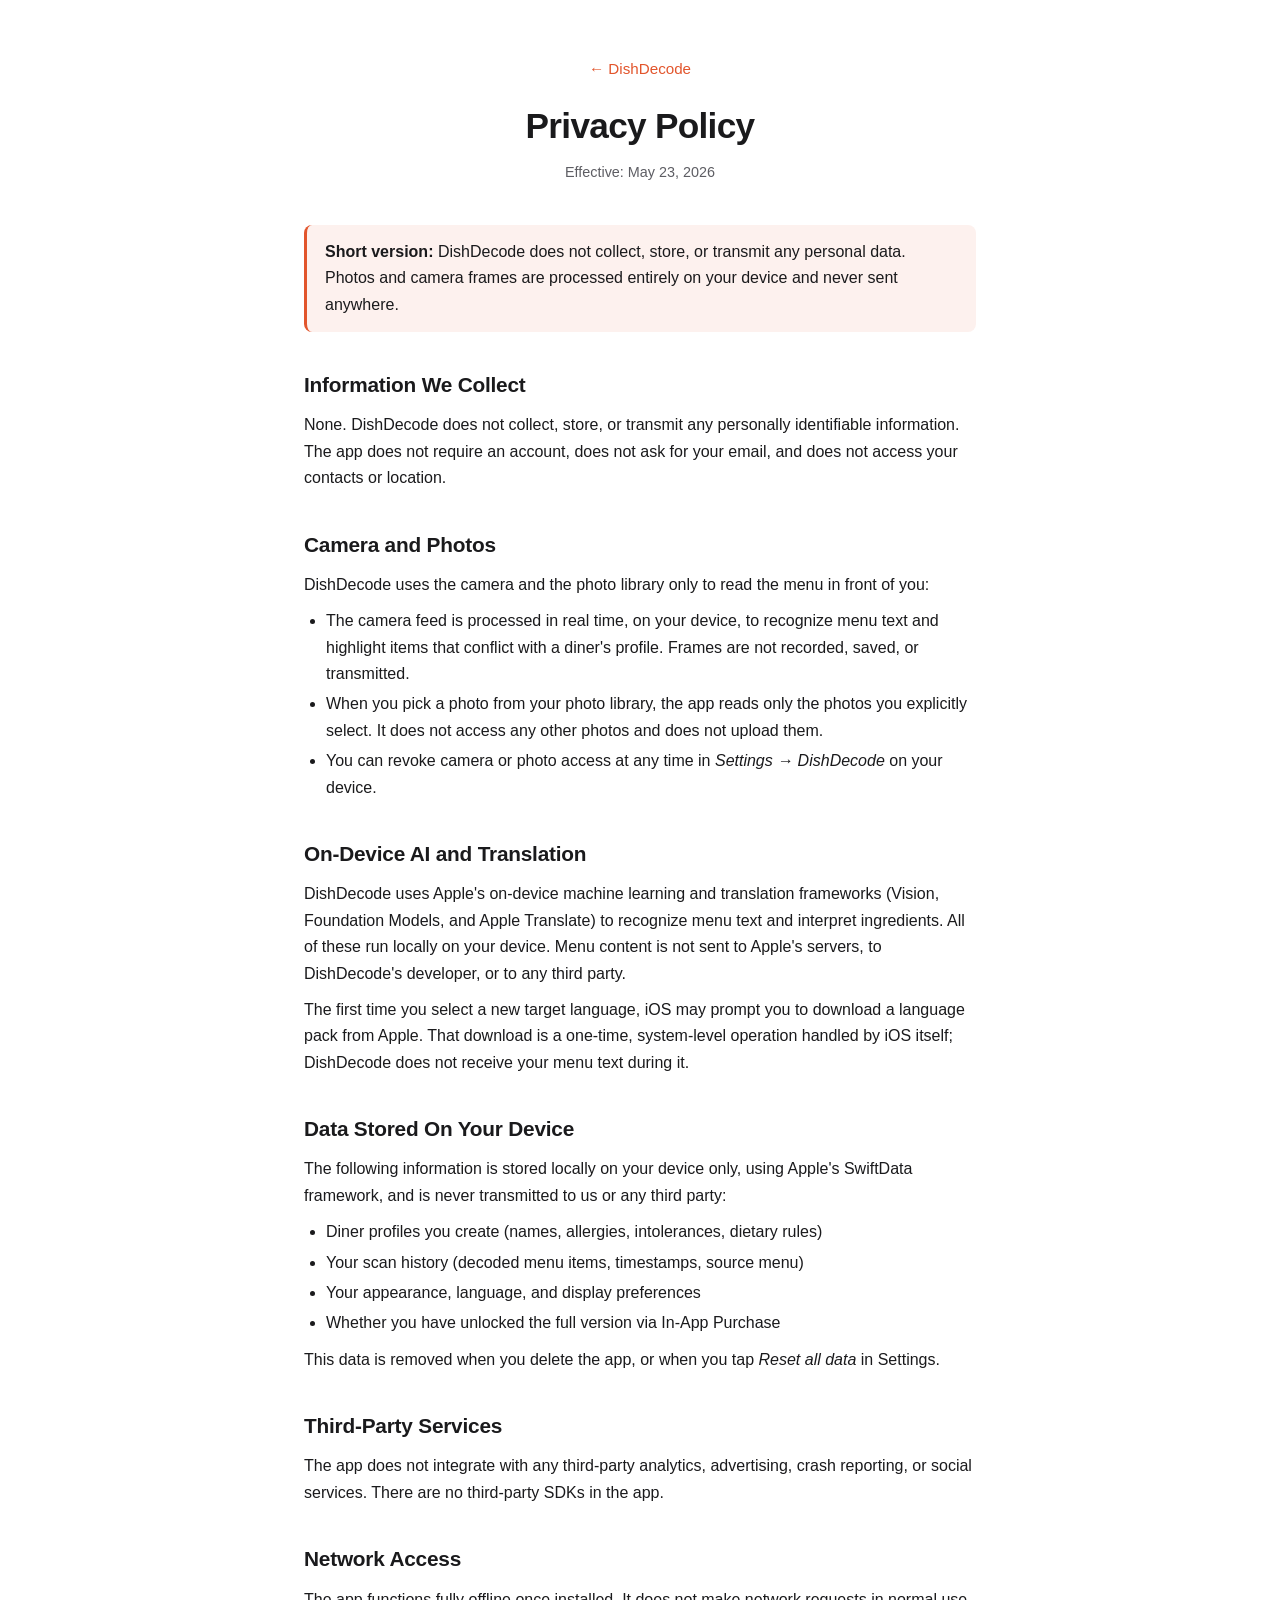
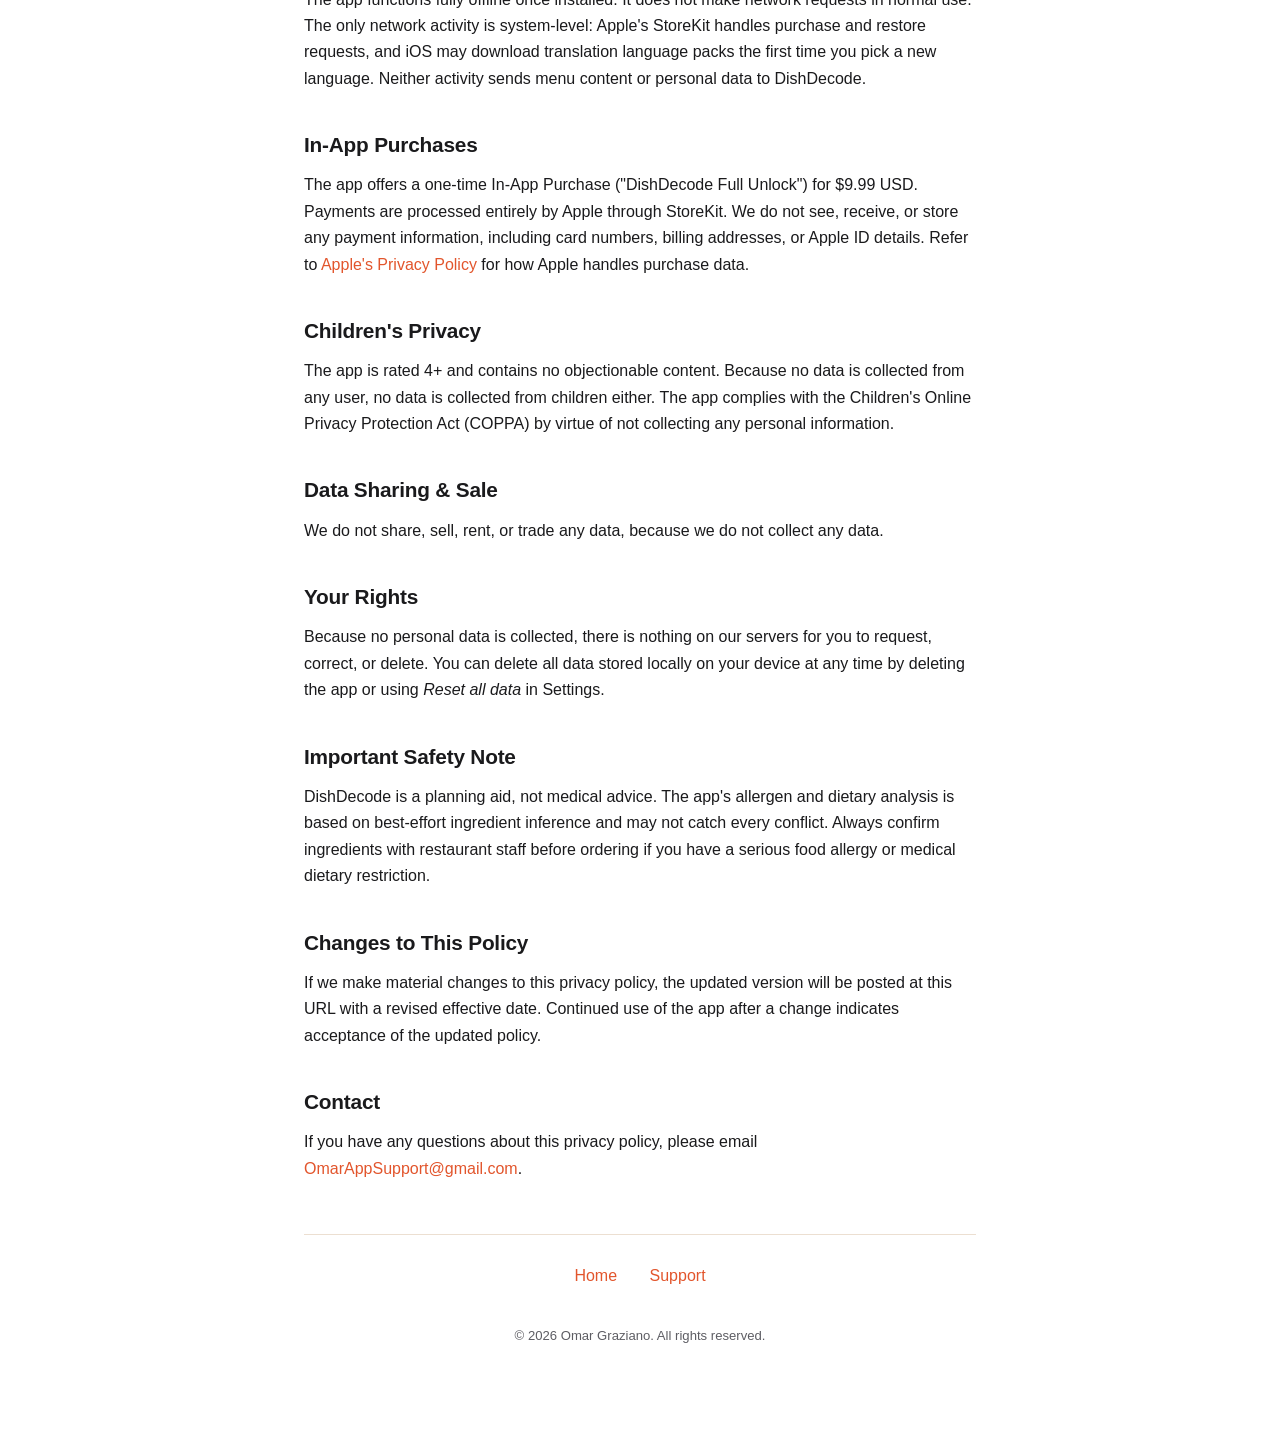
==== docs/privacy.html @ ce5dc1e3 "Initial DishDecode support site" ====
<!DOCTYPE html>
<html lang="en">
<head>
  <meta charset="UTF-8">
  <meta name="viewport" content="width=device-width, initial-scale=1.0">
  <title>Privacy Policy &mdash; DishDecode</title>
  <meta name="description" content="Privacy policy for DishDecode. The app does not collect, store, or transmit any personal data. Everything stays on your device.">
  <link rel="stylesheet" href="style.css">
</head>
<body>
  <div class="container">
    <header>
      <a href="index.html" class="back-link">&larr; DishDecode</a>
      <h1>Privacy Policy</h1>
      <p class="effective">Effective: May 23, 2026</p>
    </header>

    <div class="callout">
      <strong>Short version:</strong> DishDecode does not collect, store, or transmit any personal data. Photos and camera frames are processed entirely on your device and never sent anywhere.
    </div>

    <h2>Information We Collect</h2>
    <p>None. DishDecode does not collect, store, or transmit any personally identifiable information. The app does not require an account, does not ask for your email, and does not access your contacts or location.</p>

    <h2>Camera and Photos</h2>
    <p>DishDecode uses the camera and the photo library only to read the menu in front of you:</p>
    <ul>
      <li>The camera feed is processed in real time, on your device, to recognize menu text and highlight items that conflict with a diner's profile. Frames are not recorded, saved, or transmitted.</li>
      <li>When you pick a photo from your photo library, the app reads only the photos you explicitly select. It does not access any other photos and does not upload them.</li>
      <li>You can revoke camera or photo access at any time in <em>Settings &rarr; DishDecode</em> on your device.</li>
    </ul>

    <h2>On-Device AI and Translation</h2>
    <p>DishDecode uses Apple's on-device machine learning and translation frameworks (Vision, Foundation Models, and Apple Translate) to recognize menu text and interpret ingredients. All of these run locally on your device. Menu content is not sent to Apple's servers, to DishDecode's developer, or to any third party.</p>
    <p>The first time you select a new target language, iOS may prompt you to download a language pack from Apple. That download is a one-time, system-level operation handled by iOS itself; DishDecode does not receive your menu text during it.</p>

    <h2>Data Stored On Your Device</h2>
    <p>The following information is stored locally on your device only, using Apple's SwiftData framework, and is never transmitted to us or any third party:</p>
    <ul>
      <li>Diner profiles you create (names, allergies, intolerances, dietary rules)</li>
      <li>Your scan history (decoded menu items, timestamps, source menu)</li>
      <li>Your appearance, language, and display preferences</li>
      <li>Whether you have unlocked the full version via In-App Purchase</li>
    </ul>
    <p>This data is removed when you delete the app, or when you tap <em>Reset all data</em> in Settings.</p>

    <h2>Third-Party Services</h2>
    <p>The app does not integrate with any third-party analytics, advertising, crash reporting, or social services. There are no third-party SDKs in the app.</p>

    <h2>Network Access</h2>
    <p>The app functions fully offline once installed. It does not make network requests in normal use. The only network activity is system-level: Apple's StoreKit handles purchase and restore requests, and iOS may download translation language packs the first time you pick a new language. Neither activity sends menu content or personal data to DishDecode.</p>

    <h2>In-App Purchases</h2>
    <p>The app offers a one-time In-App Purchase ("DishDecode Full Unlock") for $9.99 USD. Payments are processed entirely by Apple through StoreKit. We do not see, receive, or store any payment information, including card numbers, billing addresses, or Apple ID details. Refer to <a href="https://www.apple.com/legal/privacy/" rel="noopener">Apple's Privacy Policy</a> for how Apple handles purchase data.</p>

    <h2>Children's Privacy</h2>
    <p>The app is rated 4+ and contains no objectionable content. Because no data is collected from any user, no data is collected from children either. The app complies with the Children's Online Privacy Protection Act (COPPA) by virtue of not collecting any personal information.</p>

    <h2>Data Sharing &amp; Sale</h2>
    <p>We do not share, sell, rent, or trade any data, because we do not collect any data.</p>

    <h2>Your Rights</h2>
    <p>Because no personal data is collected, there is nothing on our servers for you to request, correct, or delete. You can delete all data stored locally on your device at any time by deleting the app or using <em>Reset all data</em> in Settings.</p>

    <h2>Important Safety Note</h2>
    <p>DishDecode is a planning aid, not medical advice. The app's allergen and dietary analysis is based on best-effort ingredient inference and may not catch every conflict. Always confirm ingredients with restaurant staff before ordering if you have a serious food allergy or medical dietary restriction.</p>

    <h2>Changes to This Policy</h2>
    <p>If we make material changes to this privacy policy, the updated version will be posted at this URL with a revised effective date. Continued use of the app after a change indicates acceptance of the updated policy.</p>

    <h2>Contact</h2>
    <p>If you have any questions about this privacy policy, please email <a href="mailto:OmarAppSupport@gmail.com">OmarAppSupport@gmail.com</a>.</p>

    <nav class="page-nav" aria-label="Site sections">
      <a href="index.html">Home</a>
      <a href="support.html">Support</a>
    </nav>

    <footer>
      <p>&copy; 2026 Omar Graziano. All rights reserved.</p>
    </footer>
  </div>
</body>
</html>
---- docs/style.css ----
:root {
  --bg: #ffffff;
  --text: #1a1a1c;
  --muted: #5d5d63;
  --accent: #E2552C;
  --accent-soft: rgba(226, 85, 44, 0.08);
  --card: #fbf4ee;
  --border: #ecdfd1;
}

@media (prefers-color-scheme: dark) {
  :root {
    --bg: #15100c;
    --text: #f1ebe4;
    --muted: #b6a99c;
    --accent: #FF8A5C;
    --accent-soft: rgba(255, 138, 92, 0.12);
    --card: #1f1813;
    --border: #2e241c;
  }
}

* { box-sizing: border-box; }

html { -webkit-text-size-adjust: 100%; }

body {
  font-family: -apple-system, BlinkMacSystemFont, "SF Pro Text", "Segoe UI", Roboto, Helvetica, Arial, sans-serif;
  background: var(--bg);
  color: var(--text);
  margin: 0;
  padding: 0;
  line-height: 1.65;
  -webkit-font-smoothing: antialiased;
}

.container {
  max-width: 720px;
  margin: 0 auto;
  padding: 56px 24px 80px;
}

header {
  text-align: center;
  margin-bottom: 40px;
}

.back-link {
  display: inline-block;
  margin-bottom: 16px;
  color: var(--accent);
  text-decoration: none;
  font-size: 0.95rem;
}

.back-link:hover { text-decoration: underline; }

.icon-mark {
  width: 96px;
  height: 96px;
  border-radius: 22px;
  background: linear-gradient(135deg, #E2552C 0%, #F4A06A 100%);
  display: inline-flex;
  align-items: center;
  justify-content: center;
  margin-bottom: 20px;
  box-shadow: 0 8px 24px rgba(226, 85, 44, 0.30);
}

.icon-mark svg { width: 52px; height: 52px; }

h1 {
  font-size: 2.2rem;
  font-weight: 700;
  letter-spacing: -0.02em;
  margin: 0 0 6px;
}

h2 {
  font-size: 1.3rem;
  font-weight: 600;
  letter-spacing: -0.01em;
  margin: 36px 0 10px;
}

h3 {
  font-size: 1.05rem;
  font-weight: 600;
  margin: 24px 0 6px;
}

.tagline {
  color: var(--muted);
  font-size: 1.05rem;
  margin: 0;
}

.effective {
  color: var(--muted);
  font-size: 0.9rem;
  margin: 0;
}

p, ul { margin: 10px 0; }

ul { padding-left: 22px; }

li { margin: 4px 0; }

a {
  color: var(--accent);
  text-decoration: none;
}

a:hover { text-decoration: underline; }

.lead {
  font-size: 1.08rem;
  color: var(--text);
}

.callout {
  background: var(--accent-soft);
  border-left: 3px solid var(--accent);
  padding: 14px 18px;
  border-radius: 8px;
  margin: 20px 0;
}

.features {
  display: grid;
  grid-template-columns: repeat(auto-fit, minmax(260px, 1fr));
  gap: 14px;
  margin: 28px 0 0;
}

.feature {
  background: var(--card);
  padding: 20px;
  border-radius: 12px;
  border: 1px solid var(--border);
}

.feature h3 {
  margin: 0 0 6px;
  font-size: 1rem;
}

.feature p {
  margin: 0;
  color: var(--muted);
  font-size: 0.93rem;
}

nav.page-nav {
  text-align: center;
  margin: 52px 0 0;
  padding-top: 28px;
  border-top: 1px solid var(--border);
}

nav.page-nav a {
  margin: 0 14px;
  font-weight: 500;
}

footer {
  margin-top: 36px;
  text-align: center;
  color: var(--muted);
  font-size: 0.82rem;
}

footer p { margin: 6px 0; }

.disclaimer { font-size: 0.78rem; }
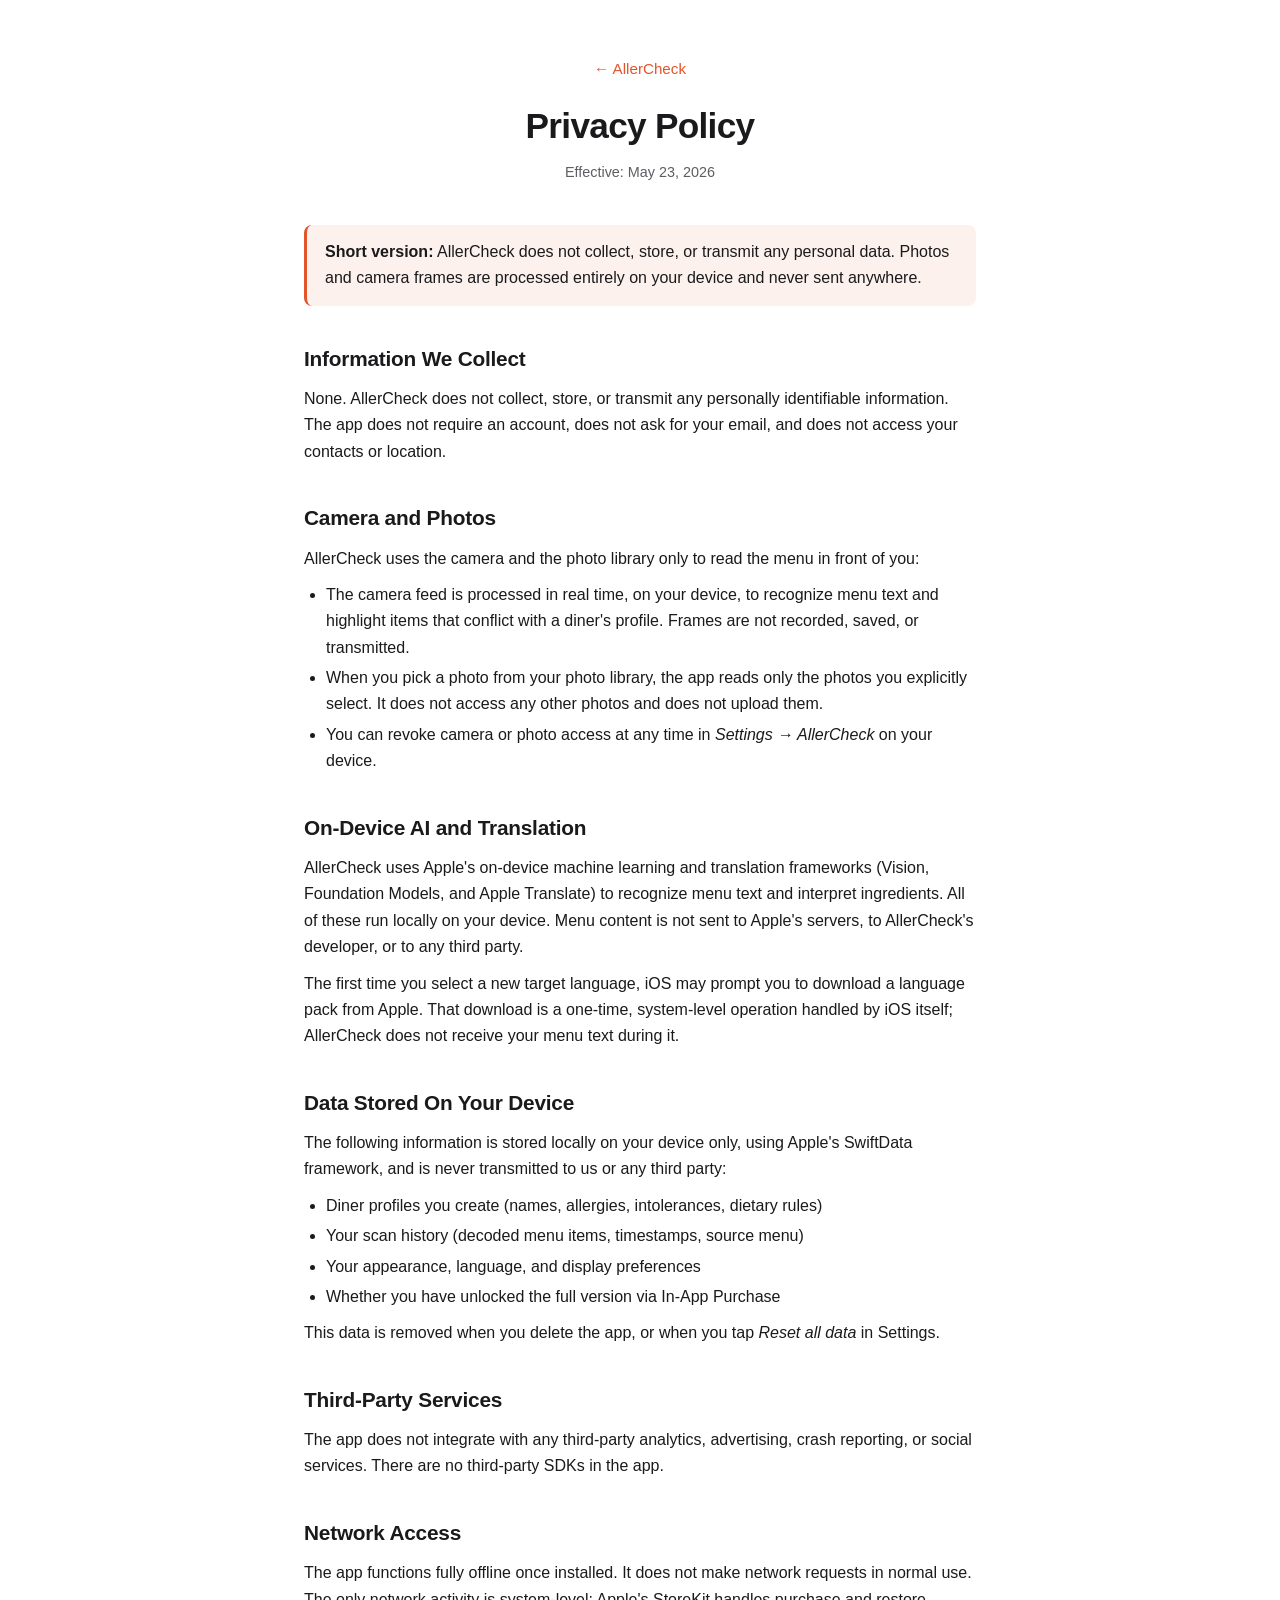
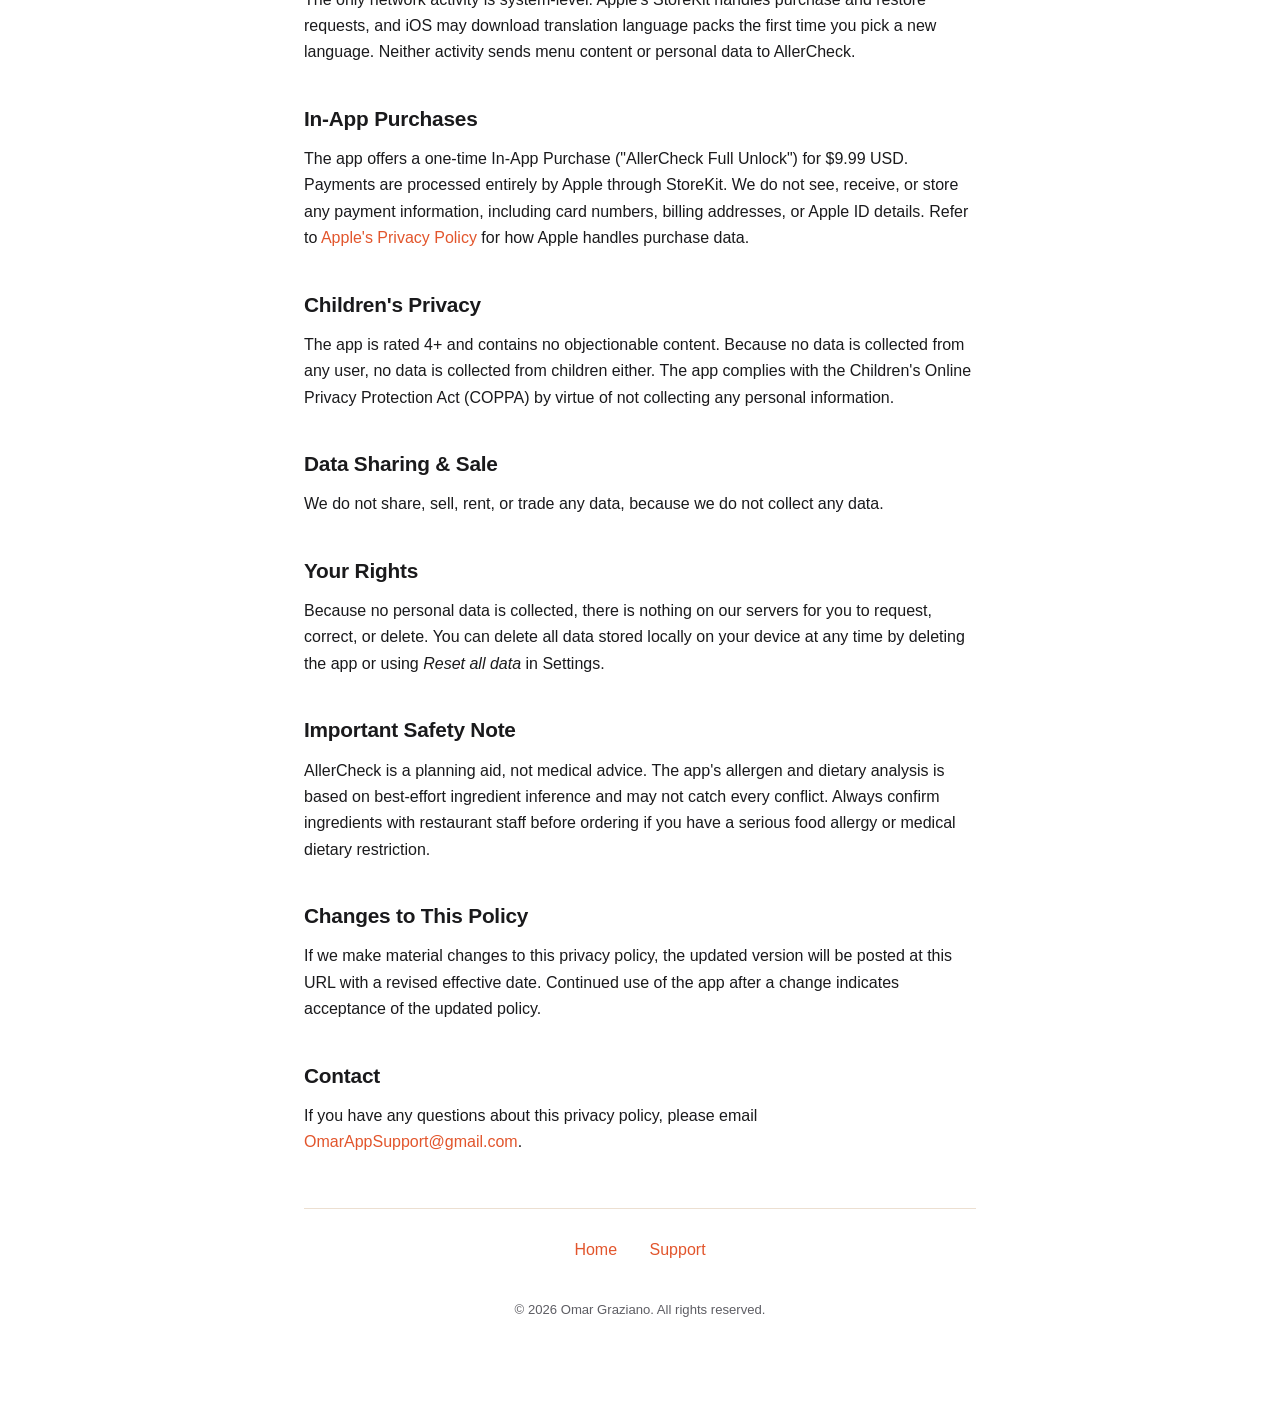
==== commit 6a90ffdd: "Rebrand: DishDecode → AllerCheck" ====
--- a/docs/privacy.html
+++ b/docs/privacy.html
@@ -3,36 +3,36 @@
 <head>
   <meta charset="UTF-8">
   <meta name="viewport" content="width=device-width, initial-scale=1.0">
-  <title>Privacy Policy &mdash; DishDecode</title>
-  <meta name="description" content="Privacy policy for DishDecode. The app does not collect, store, or transmit any personal data. Everything stays on your device.">
+  <title>Privacy Policy &mdash; AllerCheck</title>
+  <meta name="description" content="Privacy policy for AllerCheck. The app does not collect, store, or transmit any personal data. Everything stays on your device.">
   <link rel="stylesheet" href="style.css">
 </head>
 <body>
   <div class="container">
     <header>
-      <a href="index.html" class="back-link">&larr; DishDecode</a>
+      <a href="index.html" class="back-link">&larr; AllerCheck</a>
       <h1>Privacy Policy</h1>
       <p class="effective">Effective: May 23, 2026</p>
     </header>
 
     <div class="callout">
-      <strong>Short version:</strong> DishDecode does not collect, store, or transmit any personal data. Photos and camera frames are processed entirely on your device and never sent anywhere.
+      <strong>Short version:</strong> AllerCheck does not collect, store, or transmit any personal data. Photos and camera frames are processed entirely on your device and never sent anywhere.
     </div>
 
     <h2>Information We Collect</h2>
-    <p>None. DishDecode does not collect, store, or transmit any personally identifiable information. The app does not require an account, does not ask for your email, and does not access your contacts or location.</p>
+    <p>None. AllerCheck does not collect, store, or transmit any personally identifiable information. The app does not require an account, does not ask for your email, and does not access your contacts or location.</p>
 
     <h2>Camera and Photos</h2>
-    <p>DishDecode uses the camera and the photo library only to read the menu in front of you:</p>
+    <p>AllerCheck uses the camera and the photo library only to read the menu in front of you:</p>
     <ul>
       <li>The camera feed is processed in real time, on your device, to recognize menu text and highlight items that conflict with a diner's profile. Frames are not recorded, saved, or transmitted.</li>
       <li>When you pick a photo from your photo library, the app reads only the photos you explicitly select. It does not access any other photos and does not upload them.</li>
-      <li>You can revoke camera or photo access at any time in <em>Settings &rarr; DishDecode</em> on your device.</li>
+      <li>You can revoke camera or photo access at any time in <em>Settings &rarr; AllerCheck</em> on your device.</li>
     </ul>
 
     <h2>On-Device AI and Translation</h2>
-    <p>DishDecode uses Apple's on-device machine learning and translation frameworks (Vision, Foundation Models, and Apple Translate) to recognize menu text and interpret ingredients. All of these run locally on your device. Menu content is not sent to Apple's servers, to DishDecode's developer, or to any third party.</p>
-    <p>The first time you select a new target language, iOS may prompt you to download a language pack from Apple. That download is a one-time, system-level operation handled by iOS itself; DishDecode does not receive your menu text during it.</p>
+    <p>AllerCheck uses Apple's on-device machine learning and translation frameworks (Vision, Foundation Models, and Apple Translate) to recognize menu text and interpret ingredients. All of these run locally on your device. Menu content is not sent to Apple's servers, to AllerCheck's developer, or to any third party.</p>
+    <p>The first time you select a new target language, iOS may prompt you to download a language pack from Apple. That download is a one-time, system-level operation handled by iOS itself; AllerCheck does not receive your menu text during it.</p>
 
     <h2>Data Stored On Your Device</h2>
     <p>The following information is stored locally on your device only, using Apple's SwiftData framework, and is never transmitted to us or any third party:</p>
@@ -48,10 +48,10 @@
     <p>The app does not integrate with any third-party analytics, advertising, crash reporting, or social services. There are no third-party SDKs in the app.</p>
 
     <h2>Network Access</h2>
-    <p>The app functions fully offline once installed. It does not make network requests in normal use. The only network activity is system-level: Apple's StoreKit handles purchase and restore requests, and iOS may download translation language packs the first time you pick a new language. Neither activity sends menu content or personal data to DishDecode.</p>
+    <p>The app functions fully offline once installed. It does not make network requests in normal use. The only network activity is system-level: Apple's StoreKit handles purchase and restore requests, and iOS may download translation language packs the first time you pick a new language. Neither activity sends menu content or personal data to AllerCheck.</p>
 
     <h2>In-App Purchases</h2>
-    <p>The app offers a one-time In-App Purchase ("DishDecode Full Unlock") for $9.99 USD. Payments are processed entirely by Apple through StoreKit. We do not see, receive, or store any payment information, including card numbers, billing addresses, or Apple ID details. Refer to <a href="https://www.apple.com/legal/privacy/" rel="noopener">Apple's Privacy Policy</a> for how Apple handles purchase data.</p>
+    <p>The app offers a one-time In-App Purchase ("AllerCheck Full Unlock") for $9.99 USD. Payments are processed entirely by Apple through StoreKit. We do not see, receive, or store any payment information, including card numbers, billing addresses, or Apple ID details. Refer to <a href="https://www.apple.com/legal/privacy/" rel="noopener">Apple's Privacy Policy</a> for how Apple handles purchase data.</p>
 
     <h2>Children's Privacy</h2>
     <p>The app is rated 4+ and contains no objectionable content. Because no data is collected from any user, no data is collected from children either. The app complies with the Children's Online Privacy Protection Act (COPPA) by virtue of not collecting any personal information.</p>
@@ -63,7 +63,7 @@
     <p>Because no personal data is collected, there is nothing on our servers for you to request, correct, or delete. You can delete all data stored locally on your device at any time by deleting the app or using <em>Reset all data</em> in Settings.</p>
 
     <h2>Important Safety Note</h2>
-    <p>DishDecode is a planning aid, not medical advice. The app's allergen and dietary analysis is based on best-effort ingredient inference and may not catch every conflict. Always confirm ingredients with restaurant staff before ordering if you have a serious food allergy or medical dietary restriction.</p>
+    <p>AllerCheck is a planning aid, not medical advice. The app's allergen and dietary analysis is based on best-effort ingredient inference and may not catch every conflict. Always confirm ingredients with restaurant staff before ordering if you have a serious food allergy or medical dietary restriction.</p>
 
     <h2>Changes to This Policy</h2>
     <p>If we make material changes to this privacy policy, the updated version will be posted at this URL with a revised effective date. Continued use of the app after a change indicates acceptance of the updated policy.</p>
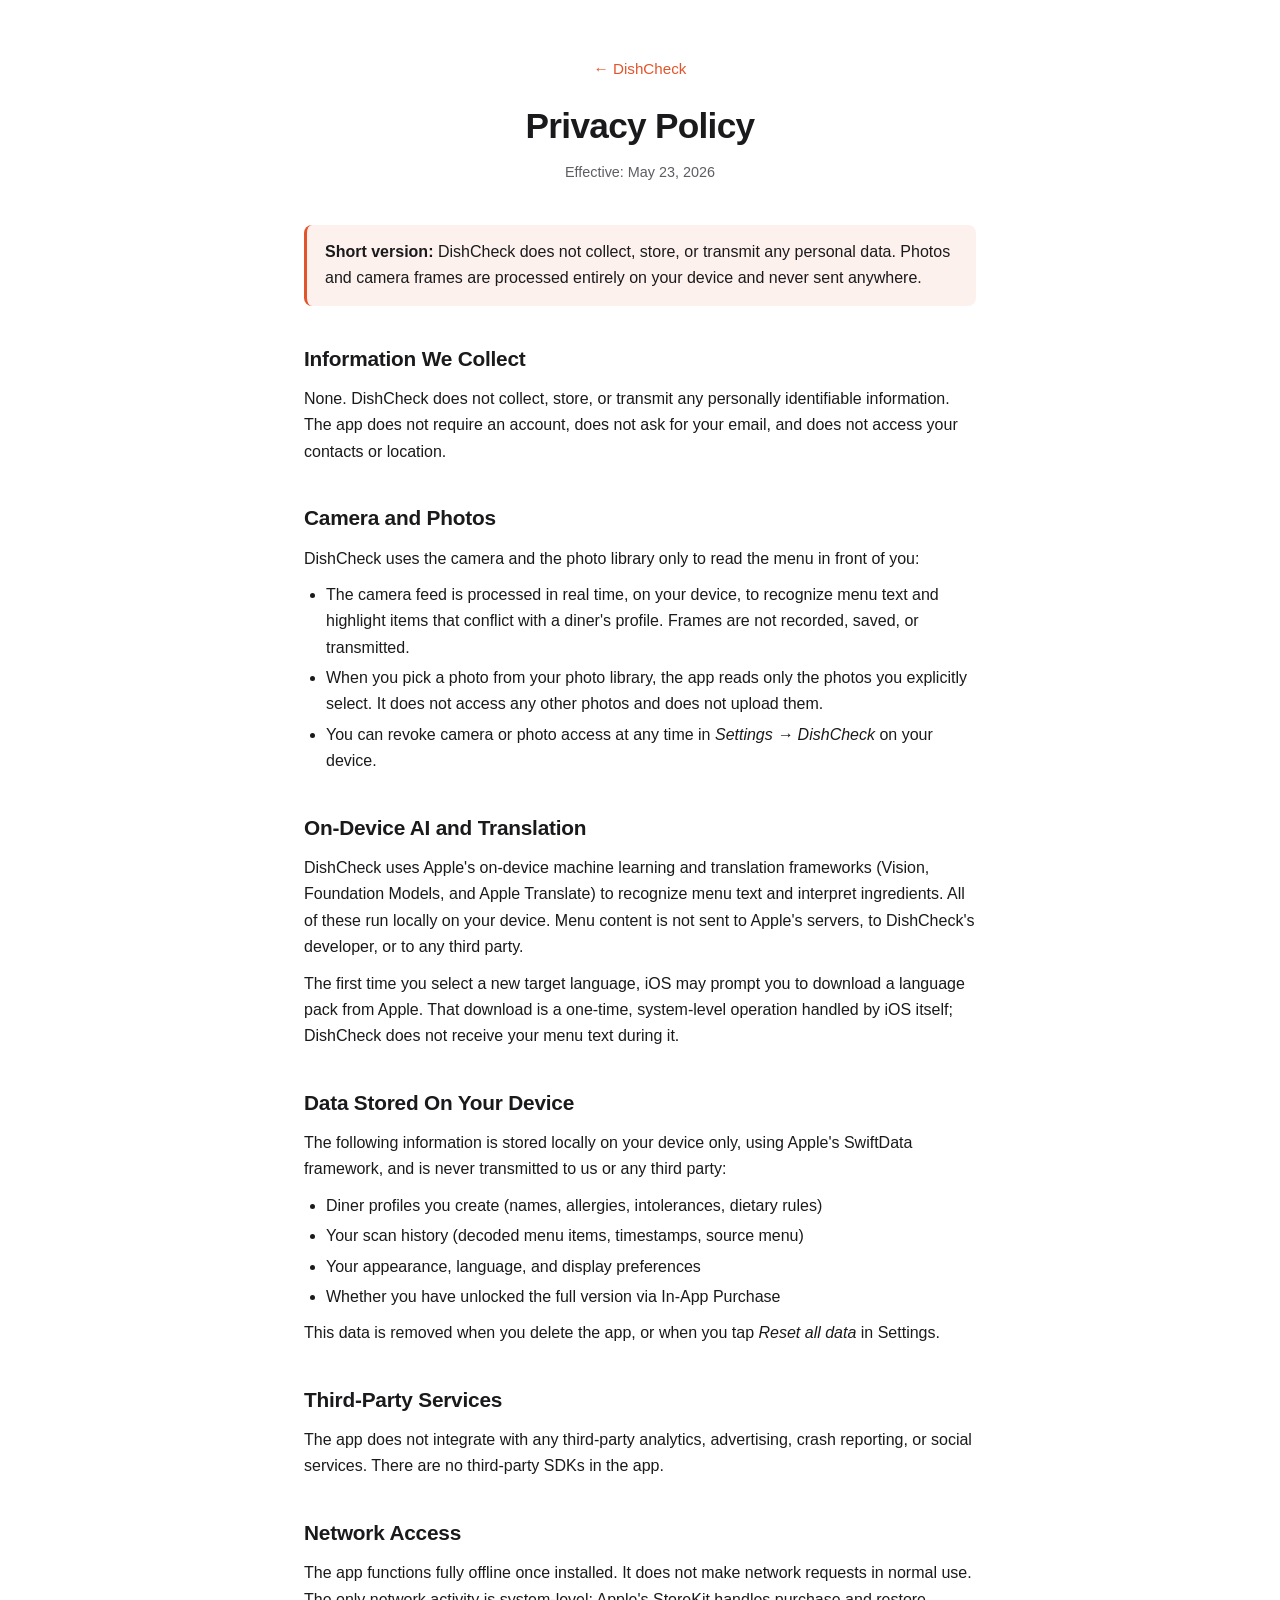
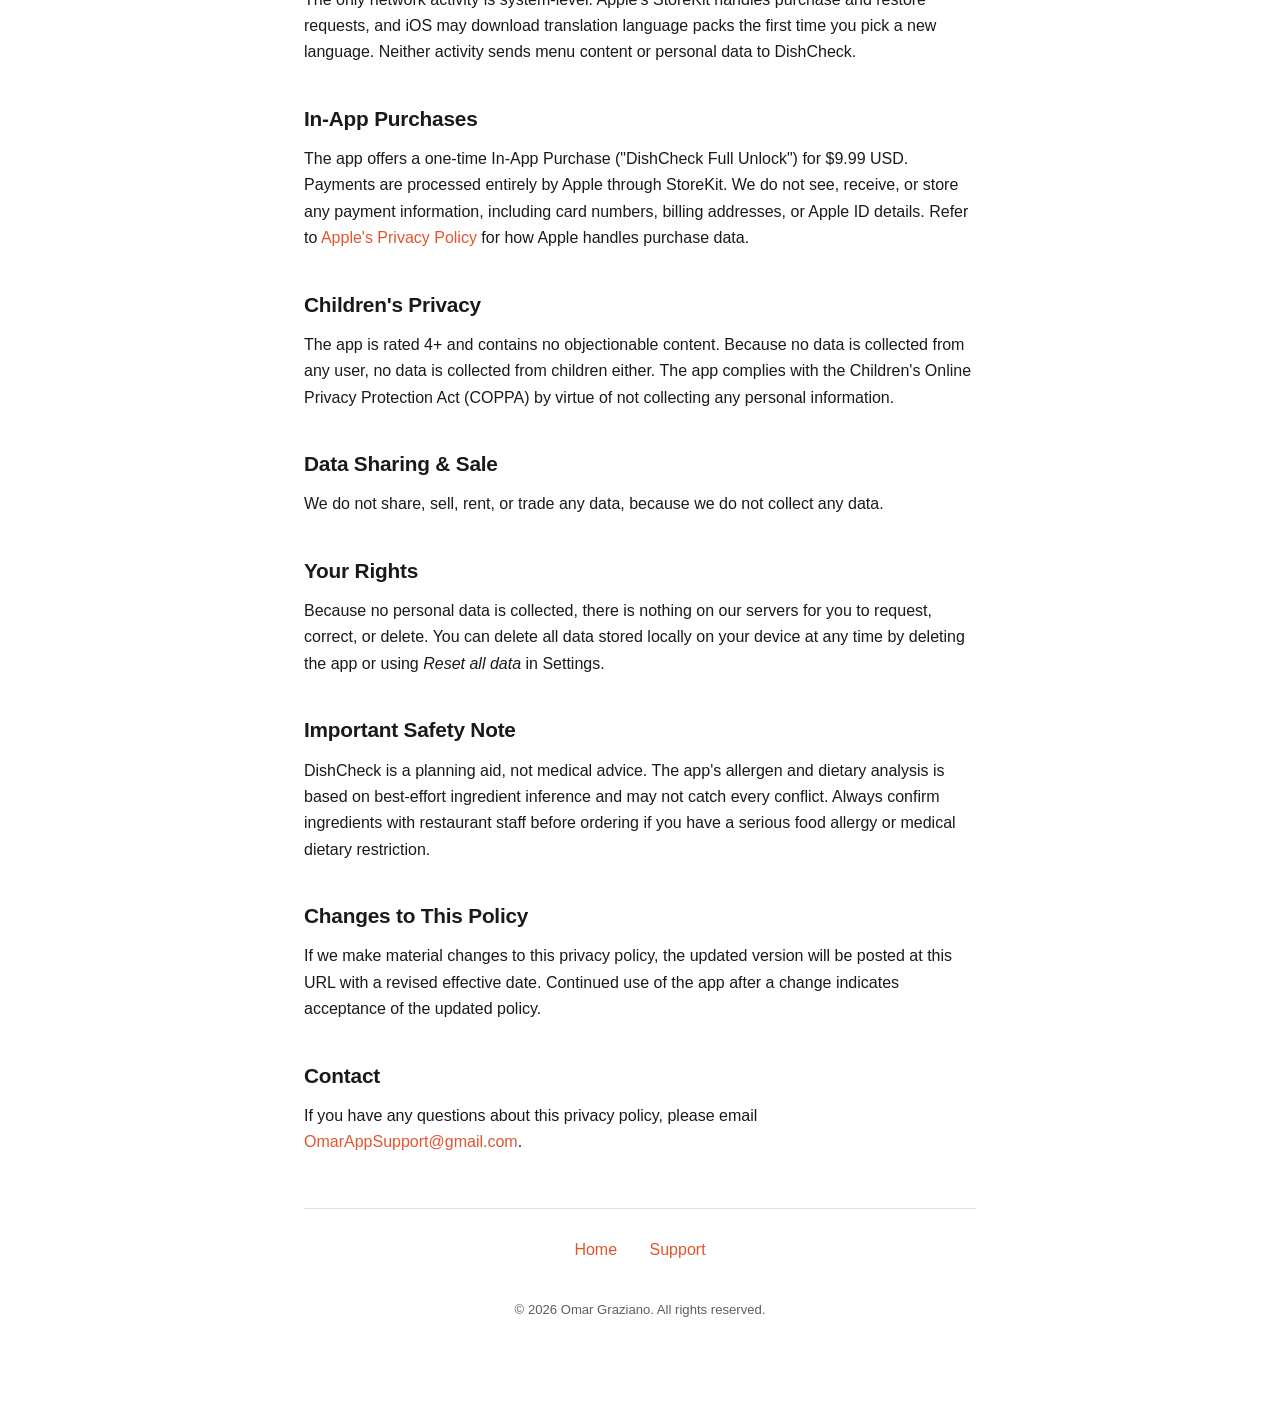
==== commit 19734eb8: "Rebrand: AllerCheck → DishCheck" ====
--- a/docs/privacy.html
+++ b/docs/privacy.html
@@ -3,36 +3,39 @@
 <head>
   <meta charset="UTF-8">
   <meta name="viewport" content="width=device-width, initial-scale=1.0">
-  <title>Privacy Policy &mdash; AllerCheck</title>
-  <meta name="description" content="Privacy policy for AllerCheck. The app does not collect, store, or transmit any personal data. Everything stays on your device.">
+  <title>Privacy Policy &mdash; DishCheck</title>
+  <meta name="description" content="Privacy policy for DishCheck. The app does not collect, store, or transmit any personal data. Everything stays on your device.">
   <link rel="stylesheet" href="style.css">
+  <link rel="icon" type="image/png" sizes="192x192" href="assets/favicon-192.png">
+  <link rel="icon" type="image/png" sizes="64x64" href="assets/favicon-64.png">
+  <link rel="apple-touch-icon" sizes="180x180" href="assets/apple-touch-icon.png">
 </head>
 <body>
   <div class="container">
     <header>
-      <a href="index.html" class="back-link">&larr; AllerCheck</a>
+      <a href="index.html" class="back-link">&larr; DishCheck</a>
       <h1>Privacy Policy</h1>
       <p class="effective">Effective: May 23, 2026</p>
     </header>
 
     <div class="callout">
-      <strong>Short version:</strong> AllerCheck does not collect, store, or transmit any personal data. Photos and camera frames are processed entirely on your device and never sent anywhere.
+      <strong>Short version:</strong> DishCheck does not collect, store, or transmit any personal data. Photos and camera frames are processed entirely on your device and never sent anywhere.
     </div>
 
     <h2>Information We Collect</h2>
-    <p>None. AllerCheck does not collect, store, or transmit any personally identifiable information. The app does not require an account, does not ask for your email, and does not access your contacts or location.</p>
+    <p>None. DishCheck does not collect, store, or transmit any personally identifiable information. The app does not require an account, does not ask for your email, and does not access your contacts or location.</p>
 
     <h2>Camera and Photos</h2>
-    <p>AllerCheck uses the camera and the photo library only to read the menu in front of you:</p>
+    <p>DishCheck uses the camera and the photo library only to read the menu in front of you:</p>
     <ul>
       <li>The camera feed is processed in real time, on your device, to recognize menu text and highlight items that conflict with a diner's profile. Frames are not recorded, saved, or transmitted.</li>
       <li>When you pick a photo from your photo library, the app reads only the photos you explicitly select. It does not access any other photos and does not upload them.</li>
-      <li>You can revoke camera or photo access at any time in <em>Settings &rarr; AllerCheck</em> on your device.</li>
+      <li>You can revoke camera or photo access at any time in <em>Settings &rarr; DishCheck</em> on your device.</li>
     </ul>
 
     <h2>On-Device AI and Translation</h2>
-    <p>AllerCheck uses Apple's on-device machine learning and translation frameworks (Vision, Foundation Models, and Apple Translate) to recognize menu text and interpret ingredients. All of these run locally on your device. Menu content is not sent to Apple's servers, to AllerCheck's developer, or to any third party.</p>
-    <p>The first time you select a new target language, iOS may prompt you to download a language pack from Apple. That download is a one-time, system-level operation handled by iOS itself; AllerCheck does not receive your menu text during it.</p>
+    <p>DishCheck uses Apple's on-device machine learning and translation frameworks (Vision, Foundation Models, and Apple Translate) to recognize menu text and interpret ingredients. All of these run locally on your device. Menu content is not sent to Apple's servers, to DishCheck's developer, or to any third party.</p>
+    <p>The first time you select a new target language, iOS may prompt you to download a language pack from Apple. That download is a one-time, system-level operation handled by iOS itself; DishCheck does not receive your menu text during it.</p>
 
     <h2>Data Stored On Your Device</h2>
     <p>The following information is stored locally on your device only, using Apple's SwiftData framework, and is never transmitted to us or any third party:</p>
@@ -48,10 +51,10 @@
     <p>The app does not integrate with any third-party analytics, advertising, crash reporting, or social services. There are no third-party SDKs in the app.</p>
 
     <h2>Network Access</h2>
-    <p>The app functions fully offline once installed. It does not make network requests in normal use. The only network activity is system-level: Apple's StoreKit handles purchase and restore requests, and iOS may download translation language packs the first time you pick a new language. Neither activity sends menu content or personal data to AllerCheck.</p>
+    <p>The app functions fully offline once installed. It does not make network requests in normal use. The only network activity is system-level: Apple's StoreKit handles purchase and restore requests, and iOS may download translation language packs the first time you pick a new language. Neither activity sends menu content or personal data to DishCheck.</p>
 
     <h2>In-App Purchases</h2>
-    <p>The app offers a one-time In-App Purchase ("AllerCheck Full Unlock") for $9.99 USD. Payments are processed entirely by Apple through StoreKit. We do not see, receive, or store any payment information, including card numbers, billing addresses, or Apple ID details. Refer to <a href="https://www.apple.com/legal/privacy/" rel="noopener">Apple's Privacy Policy</a> for how Apple handles purchase data.</p>
+    <p>The app offers a one-time In-App Purchase ("DishCheck Full Unlock") for $9.99 USD. Payments are processed entirely by Apple through StoreKit. We do not see, receive, or store any payment information, including card numbers, billing addresses, or Apple ID details. Refer to <a href="https://www.apple.com/legal/privacy/" rel="noopener">Apple's Privacy Policy</a> for how Apple handles purchase data.</p>
 
     <h2>Children's Privacy</h2>
     <p>The app is rated 4+ and contains no objectionable content. Because no data is collected from any user, no data is collected from children either. The app complies with the Children's Online Privacy Protection Act (COPPA) by virtue of not collecting any personal information.</p>
@@ -63,7 +66,7 @@
     <p>Because no personal data is collected, there is nothing on our servers for you to request, correct, or delete. You can delete all data stored locally on your device at any time by deleting the app or using <em>Reset all data</em> in Settings.</p>
 
     <h2>Important Safety Note</h2>
-    <p>AllerCheck is a planning aid, not medical advice. The app's allergen and dietary analysis is based on best-effort ingredient inference and may not catch every conflict. Always confirm ingredients with restaurant staff before ordering if you have a serious food allergy or medical dietary restriction.</p>
+    <p>DishCheck is a planning aid, not medical advice. The app's allergen and dietary analysis is based on best-effort ingredient inference and may not catch every conflict. Always confirm ingredients with restaurant staff before ordering if you have a serious food allergy or medical dietary restriction.</p>
 
     <h2>Changes to This Policy</h2>
     <p>If we make material changes to this privacy policy, the updated version will be posted at this URL with a revised effective date. Continued use of the app after a change indicates acceptance of the updated policy.</p>
--- a/docs/style.css
+++ b/docs/style.css
@@ -59,15 +59,10 @@
   width: 96px;
   height: 96px;
   border-radius: 22px;
-  background: linear-gradient(135deg, #E2552C 0%, #F4A06A 100%);
-  display: inline-flex;
-  align-items: center;
-  justify-content: center;
-  margin-bottom: 20px;
+  display: block;
+  margin: 0 0 20px;
   box-shadow: 0 8px 24px rgba(226, 85, 44, 0.30);
 }
-
-.icon-mark svg { width: 52px; height: 52px; }
 
 h1 {
   font-size: 2.2rem;
